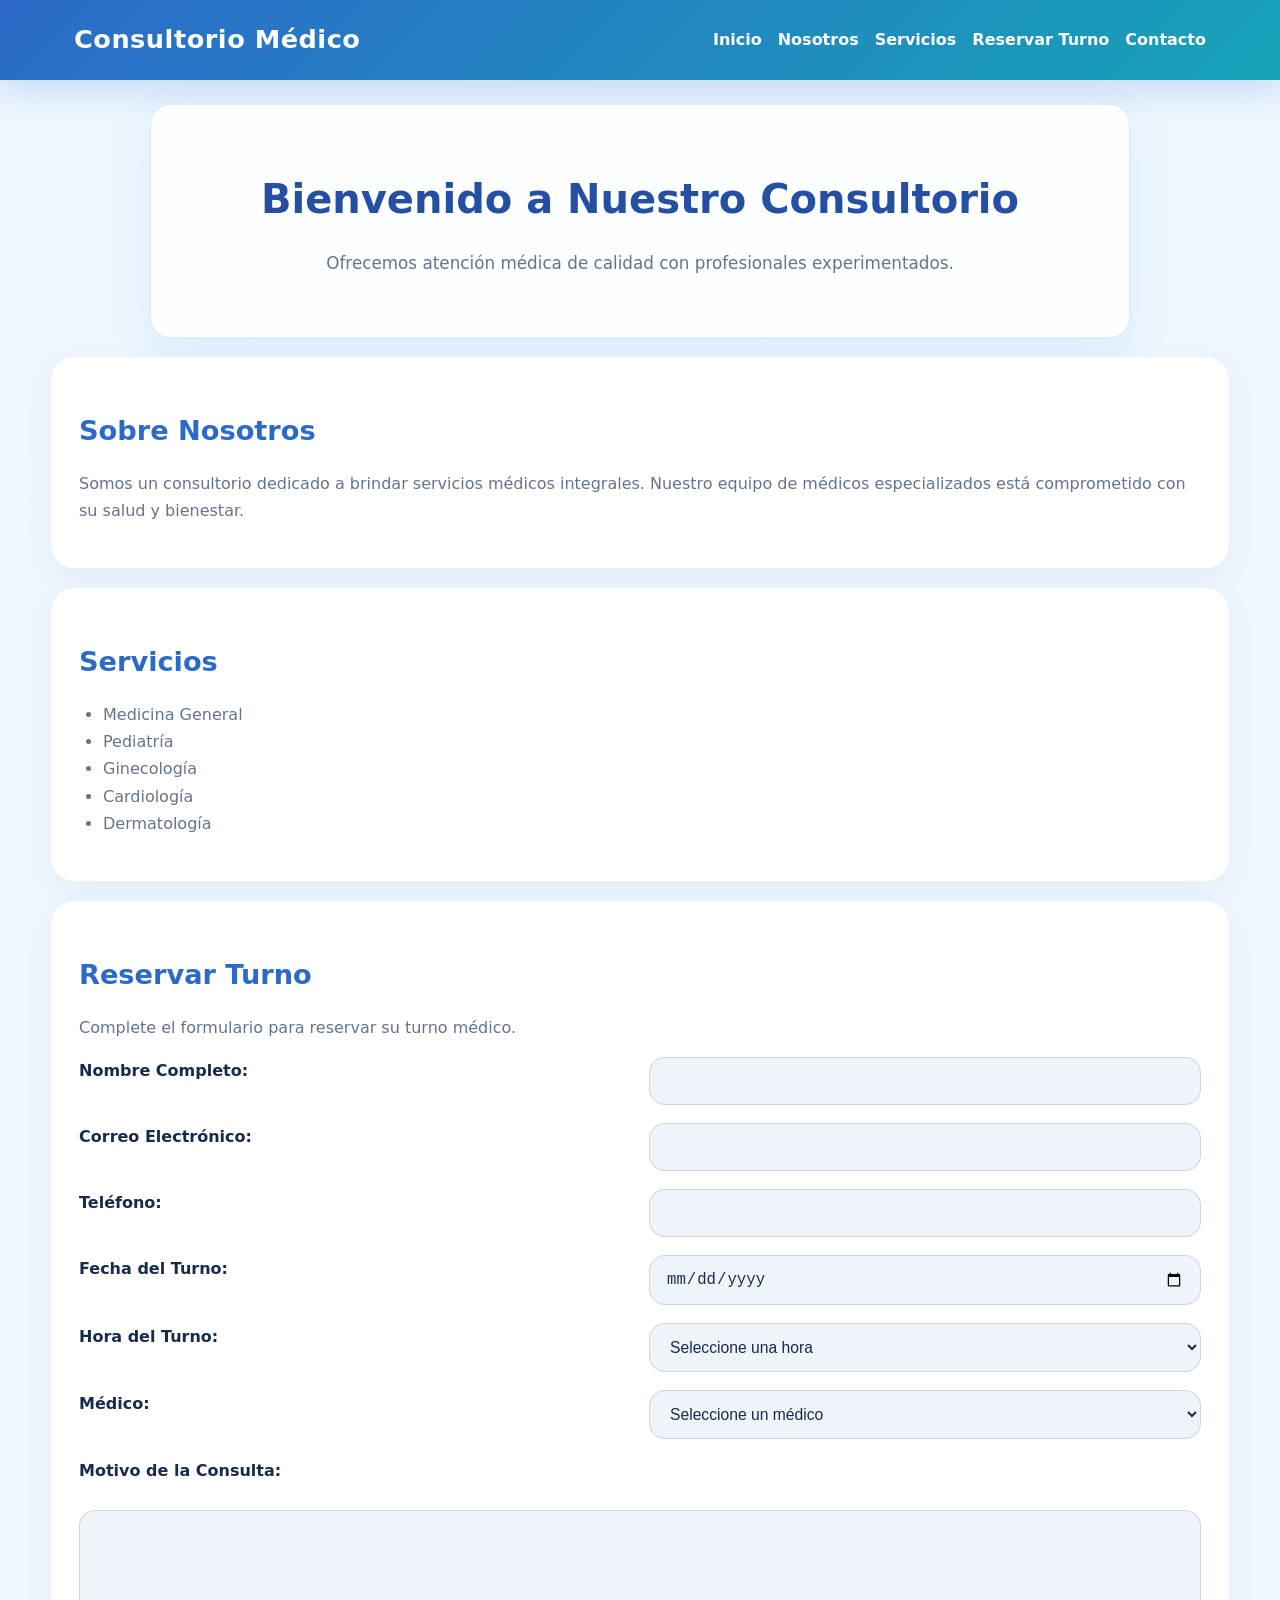
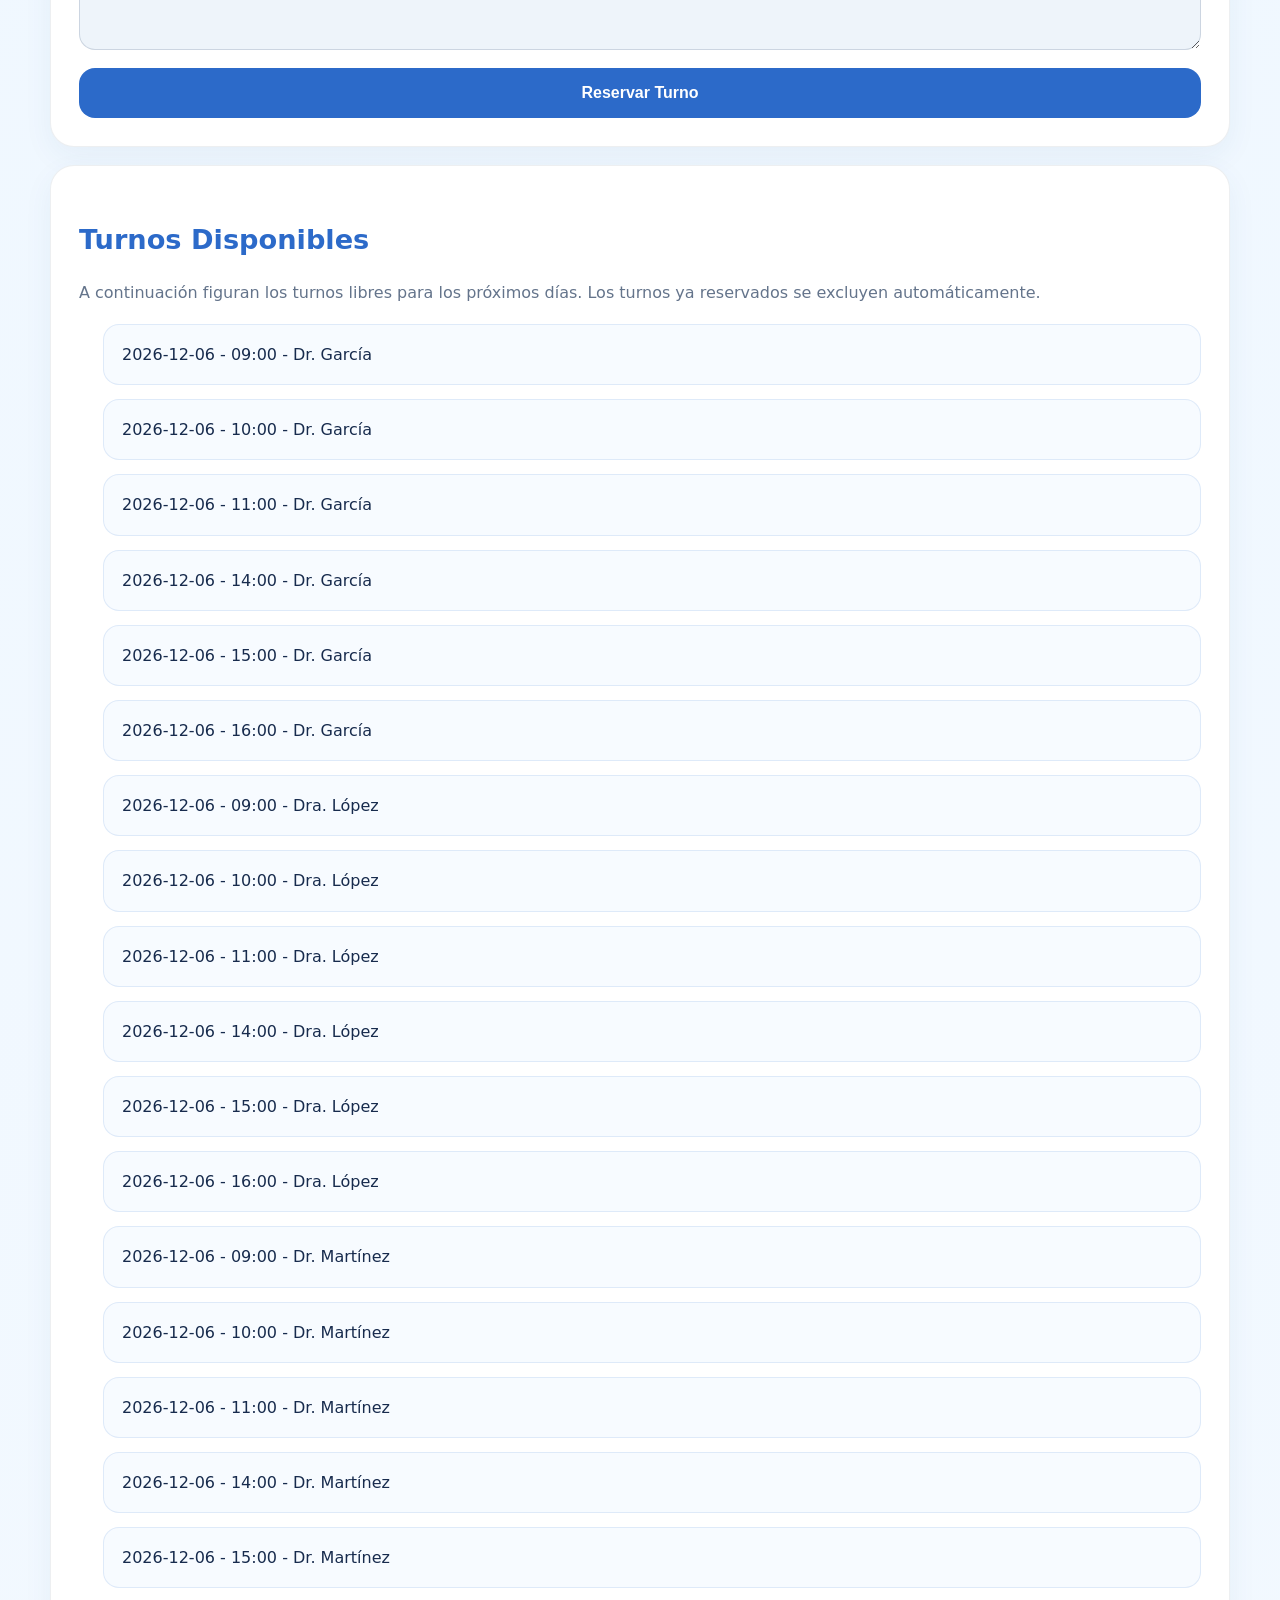
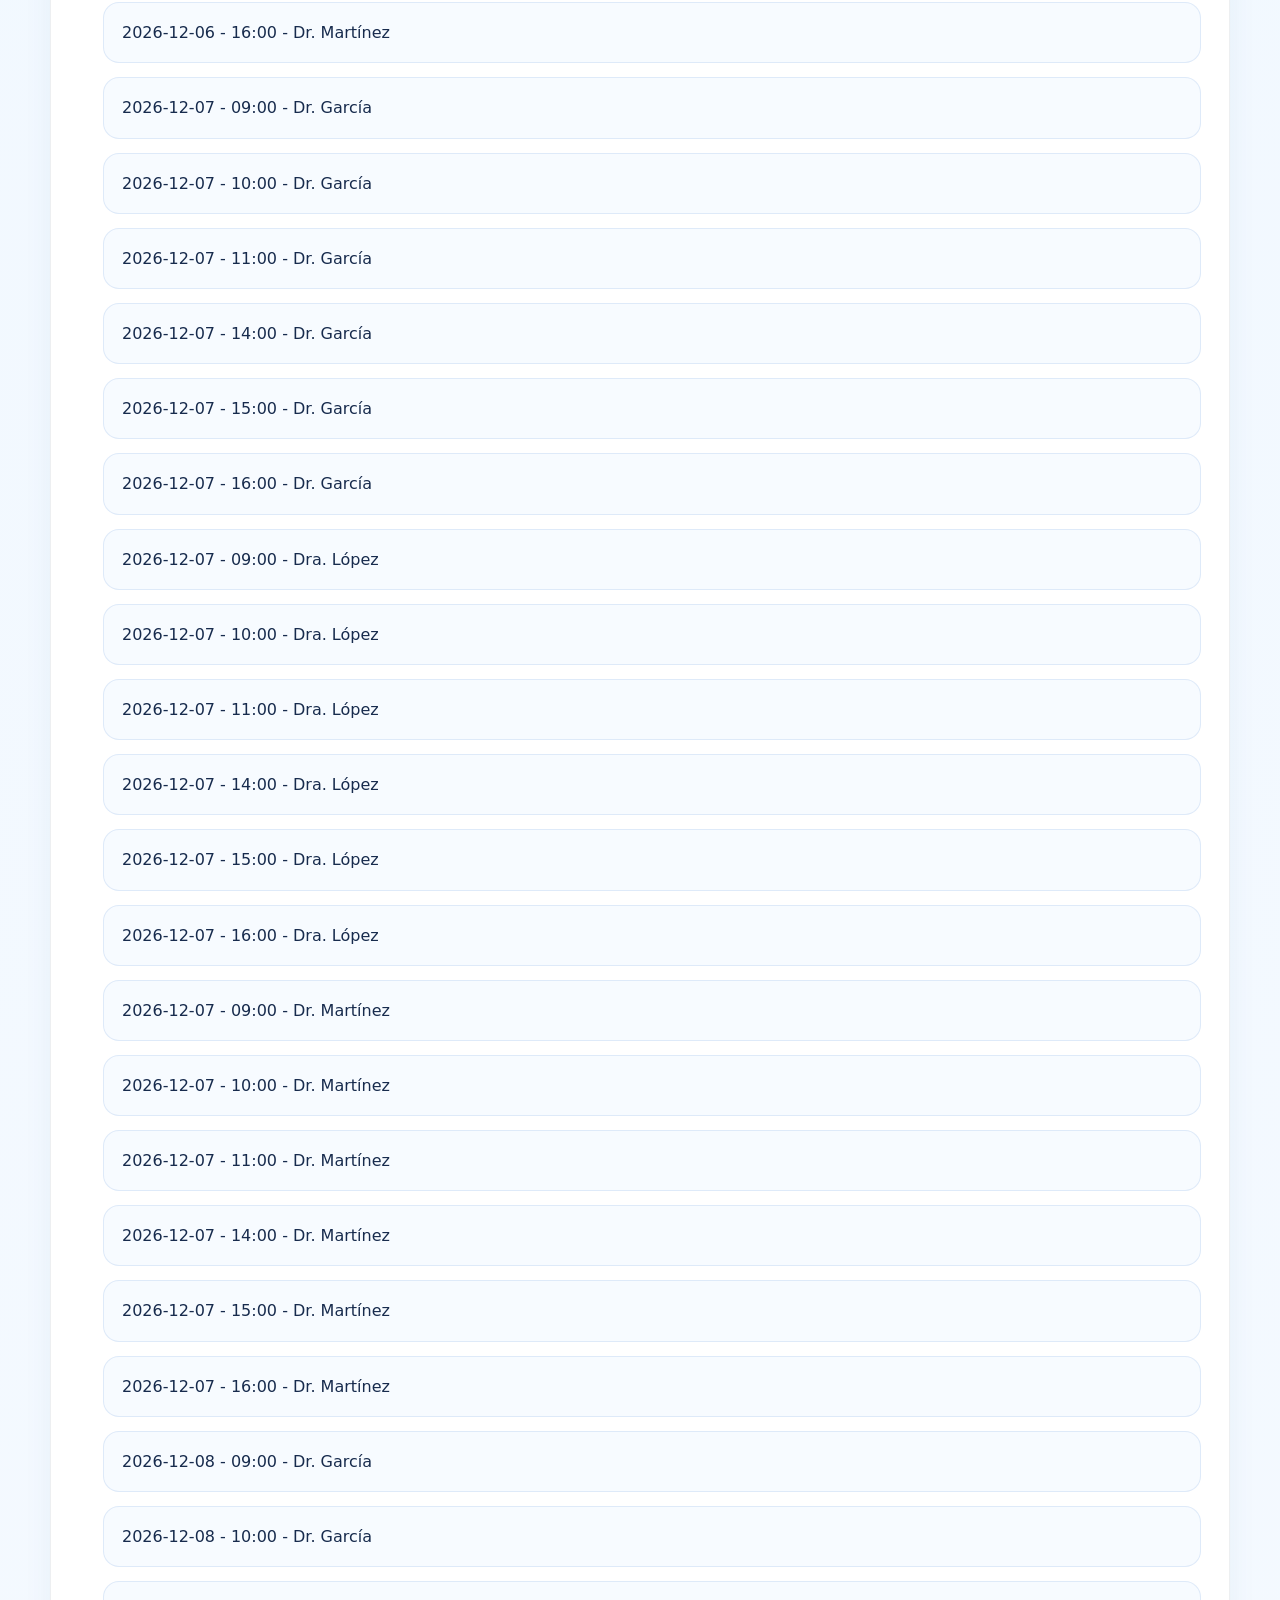
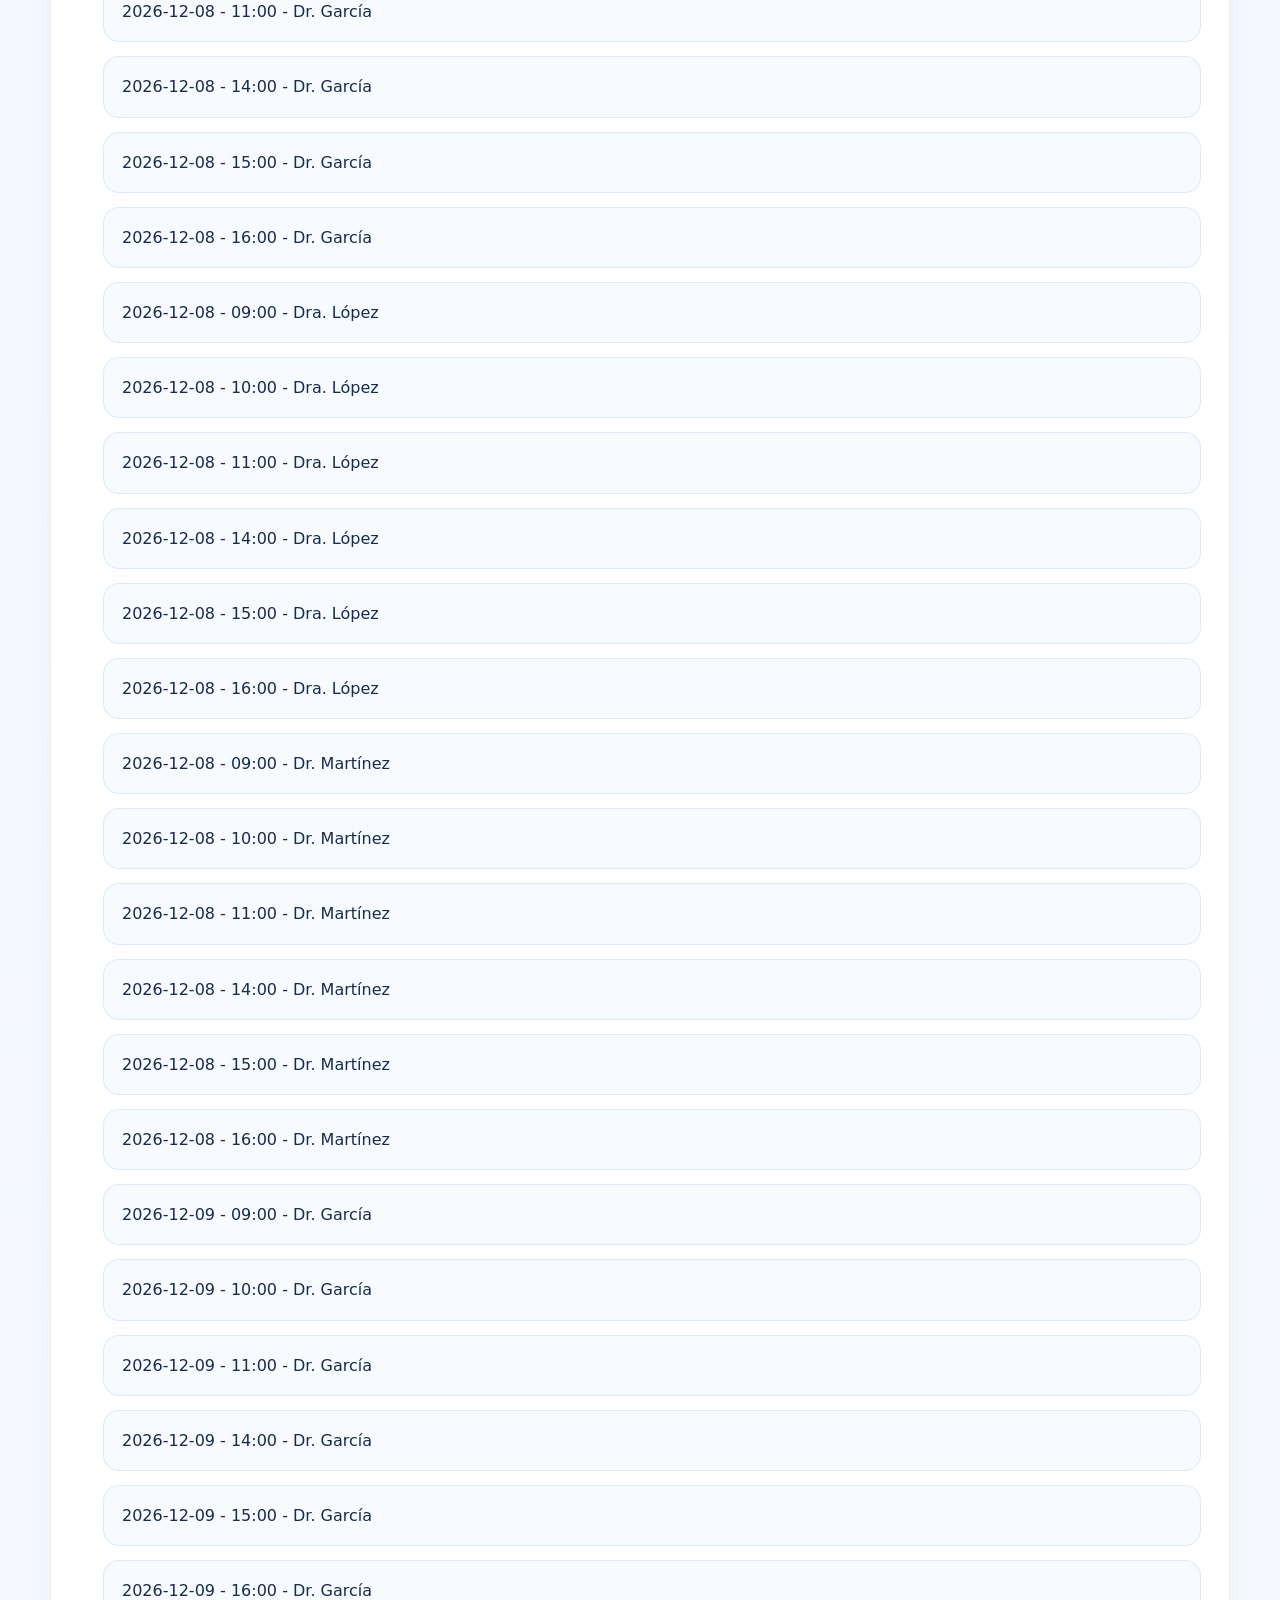
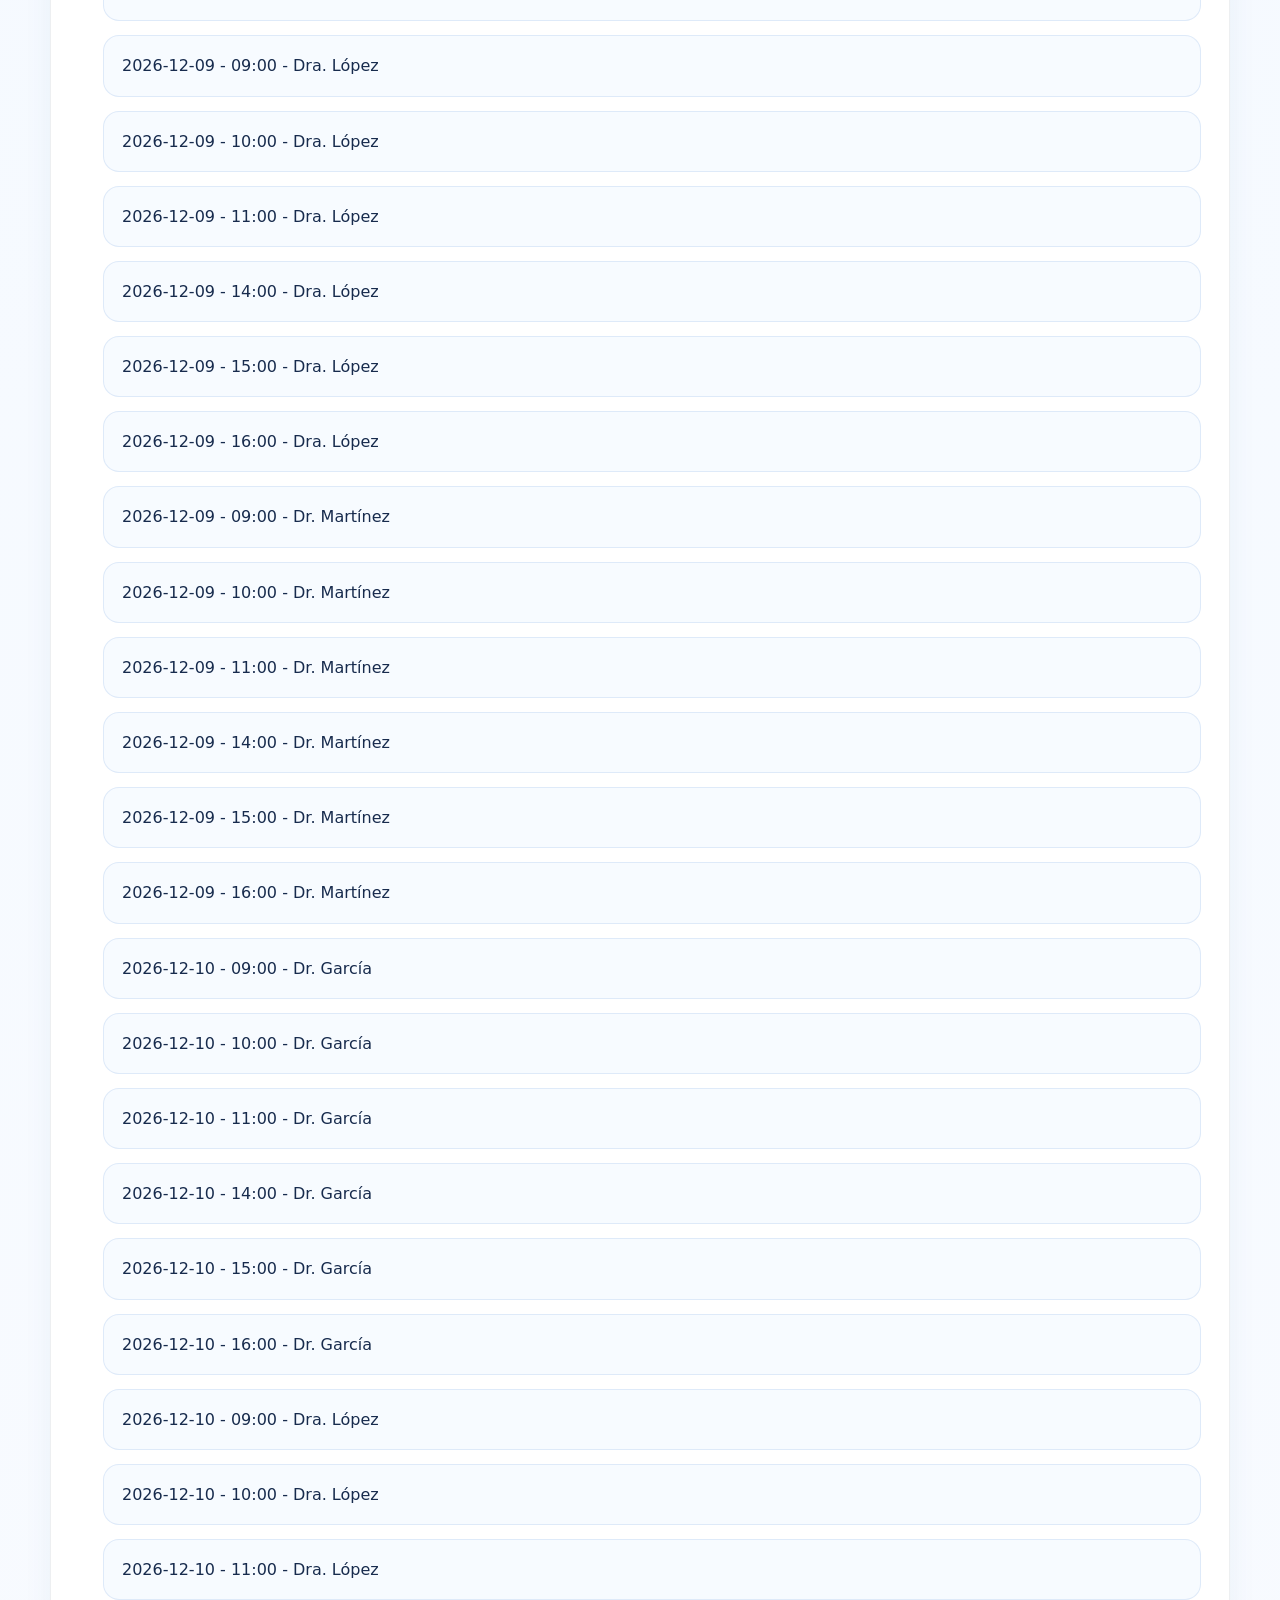
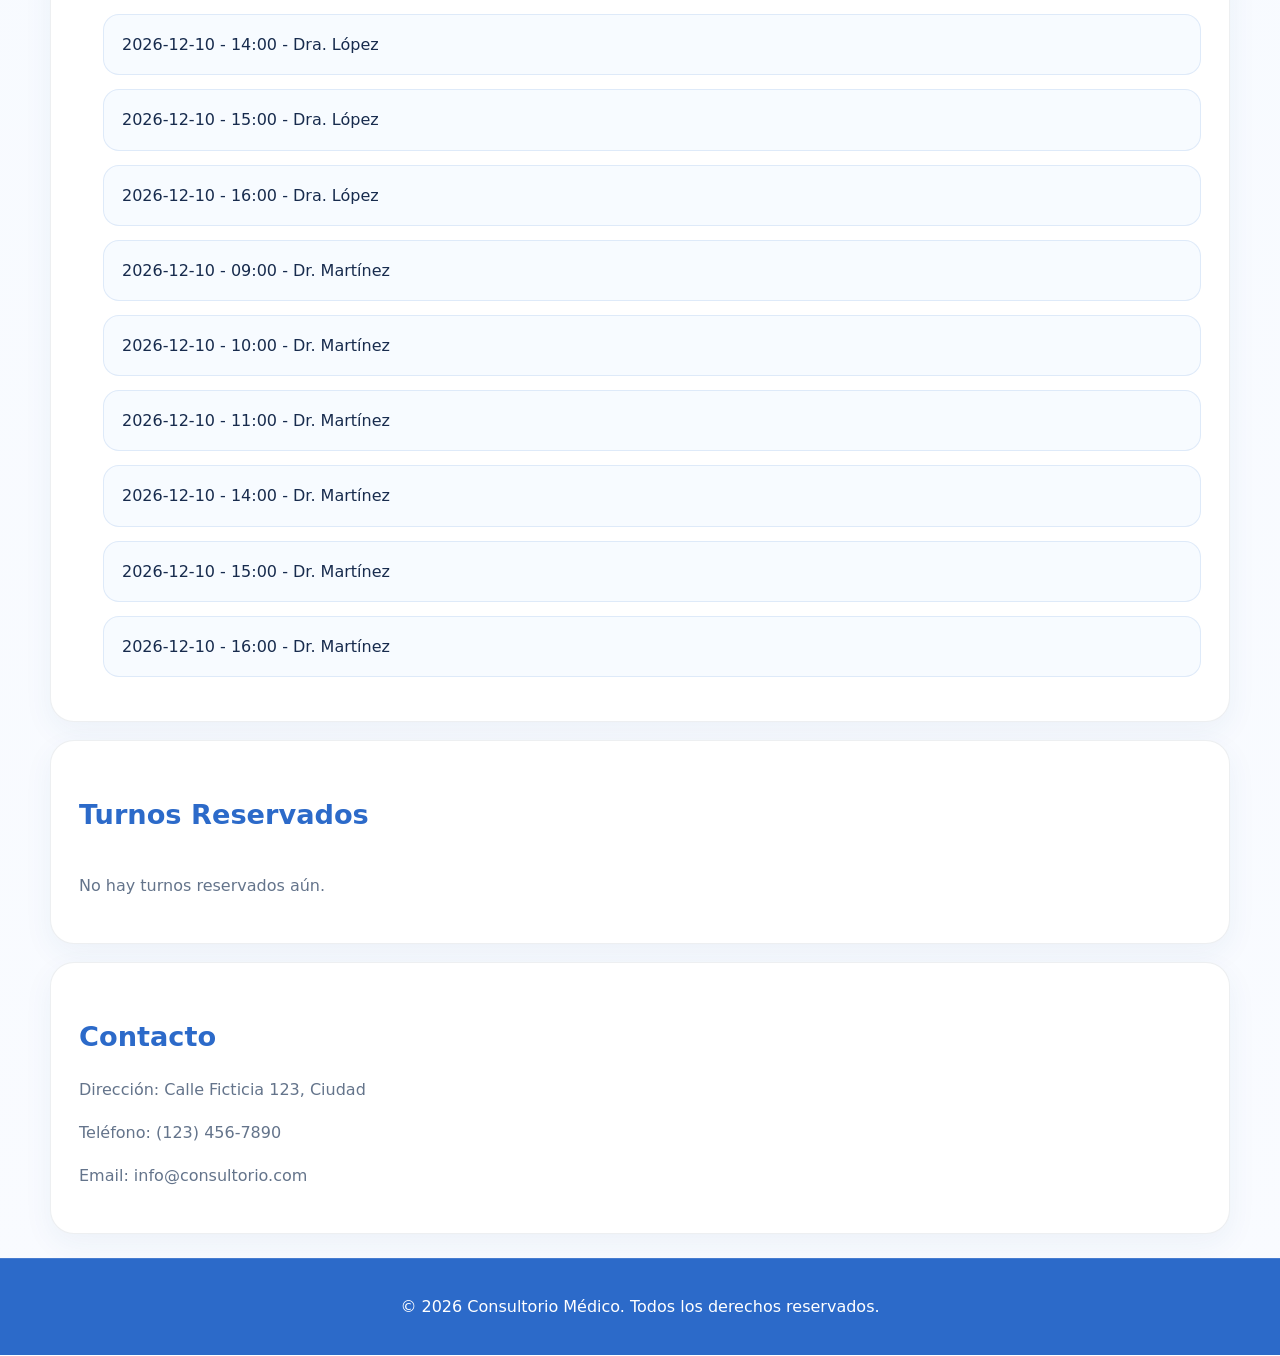
==== index.html @ 1841499a "primero" ====
<!DOCTYPE html>
<html lang="es">
<head>
    <meta charset="UTF-8">
    <meta name="viewport" content="width=device-width, initial-scale=1.0">
    <title>Consultorio Médico - Reservar Turnos</title>
    <link rel="stylesheet" href="styles.css">
</head>
<body>
    <header>
        <nav>
            <h1>Consultorio Médico</h1>
            <ul>
                <li><a href="#inicio">Inicio</a></li>
                <li><a href="#nosotros">Nosotros</a></li>
                <li><a href="#servicios">Servicios</a></li>
                <li><a href="#reservar">Reservar Turno</a></li>
                <li><a href="#contacto">Contacto</a></li>
            </ul>
        </nav>
    </header>
    <section id="inicio" class="hero">
        <h2>Bienvenido a Nuestro Consultorio</h2>
        <p>Ofrecemos atención médica de calidad con profesionales experimentados.</p>
    </section>
    <section id="nosotros">
        <h2>Sobre Nosotros</h2>
        <p>Somos un consultorio dedicado a brindar servicios médicos integrales. Nuestro equipo de médicos especializados está comprometido con su salud y bienestar.</p>
    </section>
    <section id="servicios">
        <h2>Servicios</h2>
        <ul>
            <li>Medicina General</li>
            <li>Pediatría</li>
            <li>Ginecología</li>
            <li>Cardiología</li>
            <li>Dermatología</li>
        </ul>
    </section>
    <section id="reservar">
        <h2>Reservar Turno</h2>
        <p>Complete el formulario para reservar su turno médico.</p>
        <form id="appointmentForm">
            <label for="name">Nombre Completo:</label>
            <input type="text" id="name" name="name" required>

            <label for="email">Correo Electrónico:</label>
            <input type="email" id="email" name="email" required>

            <label for="phone">Teléfono:</label>
            <input type="tel" id="phone" name="phone" required>

            <label for="date">Fecha del Turno:</label>
            <input type="date" id="date" name="date" required>

            <label for="time">Hora del Turno:</label>
            <select id="time" name="time" required>
                <option value="">Seleccione una hora</option>
                <option value="09:00">09:00</option>
                <option value="10:00">10:00</option>
                <option value="11:00">11:00</option>
                <option value="14:00">14:00</option>
                <option value="15:00">15:00</option>
                <option value="16:00">16:00</option>
            </select>

            <label for="doctor">Médico:</label>
            <select id="doctor" name="doctor" required>
                <option value="">Seleccione un médico</option>
                <option value="Dr. García">Dr. García</option>
                <option value="Dra. López">Dra. López</option>
                <option value="Dr. Martínez">Dr. Martínez</option>
            </select>

            <label for="reason">Motivo de la Consulta:</label>
            <textarea id="reason" name="reason" rows="4" required></textarea>

            <button type="submit">Reservar Turno</button>
        </form>
        <div id="confirmation" style="display: none;">
            <h2>Turno Reservado Exitosamente</h2>
            <p>Gracias por reservar su turno. Recibirá una confirmación por correo electrónico.</p>
        </div>
    </section>
    <section id="turnosDisponibles">
        <h2>Turnos Disponibles</h2>
        <p>A continuación figuran los turnos libres para los próximos días. Los turnos ya reservados se excluyen automáticamente.</p>
        <ul id="availableSlotsList"></ul>
    </section>
    <section id="misTurnos">
        <h2>Turnos Reservados</h2>
        <div id="bookedAppointments">
            <p>No hay turnos reservados aún.</p>
        </div>
    </section>
    <section id="contacto">
        <h2>Contacto</h2>
        <p>Dirección: Calle Ficticia 123, Ciudad</p>
        <p>Teléfono: (123) 456-7890</p>
        <p>Email: info@consultorio.com</p>
    </section>
    <footer>
        <p>&copy; 2026 Consultorio Médico. Todos los derechos reservados.</p>
    </footer>
    <script src="app-0.js"></script>
</body>
</html>
---- styles.css ----
:root {
    --bg: #f2f7fb;
    --surface: #ffffff;
    --surface-alt: #eef4fa;
    --primary: #2c6ac9;
    --primary-dark: #244fa3;
    --secondary: #17a2b8;
    --text: #172b4d;
    --muted: #64748b;
    --success: #2f9b55;
    --border: rgba(35, 51, 80, 0.08);
}

* {
    box-sizing: border-box;
}

body {
    font-family: 'Inter', system-ui, -apple-system, BlinkMacSystemFont, 'Segoe UI', sans-serif;
    margin: 0;
    padding: 0;
    background: linear-gradient(180deg, #eef7ff 0%, #f9fbff 100%);
    color: var(--text);
    line-height: 1.7;
}

header {
    background: linear-gradient(135deg, var(--primary), var(--secondary));
    color: white;
    padding: 18px 0;
    box-shadow: 0 14px 30px rgba(44, 106, 201, 0.18);
}

nav {
    display: flex;
    justify-content: space-between;
    align-items: center;
    max-width: 1180px;
    margin: 0 auto;
    padding: 0 24px;
    gap: 16px;
    flex-wrap: wrap;
}

nav h1 {
    margin: 0;
    font-size: 1.6rem;
    letter-spacing: 0.02em;
}

nav ul {
    list-style: none;
    display: flex;
    flex-wrap: wrap;
    margin: 0;
    padding: 0;
    gap: 16px;
}

nav ul li {
    margin: 0;
}

nav ul li a {
    color: white;
    text-decoration: none;
    font-weight: 600;
}

nav ul li a:hover {
    opacity: 0.9;
}

.hero {
    text-align: center;
    padding: 60px 24px;
    margin: 24px auto 12px;
    max-width: 980px;
    background: rgba(255,255,255,0.8);
    border: 1px solid rgba(46, 106, 201, 0.14);
    border-radius: 20px;
    box-shadow: 0 18px 45px rgba(59, 130, 246, 0.1);
}

.hero h2 {
    margin: 0 0 16px;
    font-size: 2.5rem;
    color: var(--primary-dark);
}

.hero p {
    margin: 0;
    color: var(--muted);
    font-size: 1.05rem;
}

section {
    max-width: 1180px;
    margin: 18px auto;
    padding: 28px;
    background-color: var(--surface);
    border-radius: 24px;
    border: 1px solid var(--border);
    box-shadow: 0 10px 30px rgba(37, 78, 138, 0.06);
}

section h2 {
    color: var(--primary);
    margin-bottom: 16px;
    font-size: 1.7rem;
}

section p,
section ul {
    color: var(--muted);
}

ul {
    list-style-type: disc;
    padding-left: 24px;
}

form {
    display: grid;
    grid-template-columns: repeat(2, minmax(0, 1fr));
    gap: 18px;
}

form label {
    display: block;
    font-weight: 600;
    margin-bottom: 8px;
}

input,
select,
textarea {
    width: 100%;
    padding: 14px 16px;
    border: 1px solid rgba(99, 120, 147, 0.25);
    border-radius: 16px;
    background-color: var(--surface-alt);
    transition: border-color 0.2s ease, box-shadow 0.2s ease;
    font-size: 0.98rem;
    color: var(--text);
}

input:focus,
select:focus,
textarea:focus {
    outline: none;
    border-color: var(--primary);
    box-shadow: 0 0 0 4px rgba(44, 106, 201, 0.12);
}

textarea {
    min-height: 140px;
    resize: vertical;
    grid-column: 1 / -1;
}

button {
    grid-column: 1 / -1;
    padding: 16px 22px;
    background-color: var(--primary);
    color: white;
    border: none;
    border-radius: 16px;
    font-size: 1rem;
    font-weight: 700;
    cursor: pointer;
    transition: transform 0.2s ease, background-color 0.2s ease;
}

button:hover {
    background-color: var(--primary-dark);
    transform: translateY(-1px);
}

#confirmation {
    text-align: center;
    color: var(--success);
    margin-top: 20px;
}

#availableSlotsList,
#bookedAppointments {
    margin-top: 18px;
    display: grid;
    gap: 14px;
}

#availableSlotsList li {
    list-style: none;
    margin: 0;
    padding: 16px 18px;
    border: 1px solid rgba(44, 106, 201, 0.12);
    border-radius: 16px;
    background-color: #f7fbff;
    color: var(--text);
}

.appointment-card {
    padding: 18px;
    border: 1px solid rgba(99, 120, 147, 0.16);
    border-radius: 18px;
    background: linear-gradient(180deg, #ffffff 0%, #f5f8fc 100%);
    box-shadow: 0 14px 35px rgba(79, 121, 171, 0.09);
}

.appointment-card strong {
    display: block;
    margin-bottom: 8px;
    color: var(--primary-dark);
}

footer {
    text-align: center;
    padding: 18px 24px;
    background-color: var(--primary);
    color: white;
    border-top: 1px solid rgba(255,255,255,0.12);
    margin-top: 24px;
}

@media (max-width: 900px) {
    nav {
        flex-direction: column;
        align-items: flex-start;
    }

    form {
        grid-template-columns: 1fr;
    }
}

@media (max-width: 640px) {
    .hero {
        padding: 42px 18px;
    }

    section {
        padding: 22px;
        margin: 14px auto;
    }

    nav ul {
        gap: 10px;
    }
}
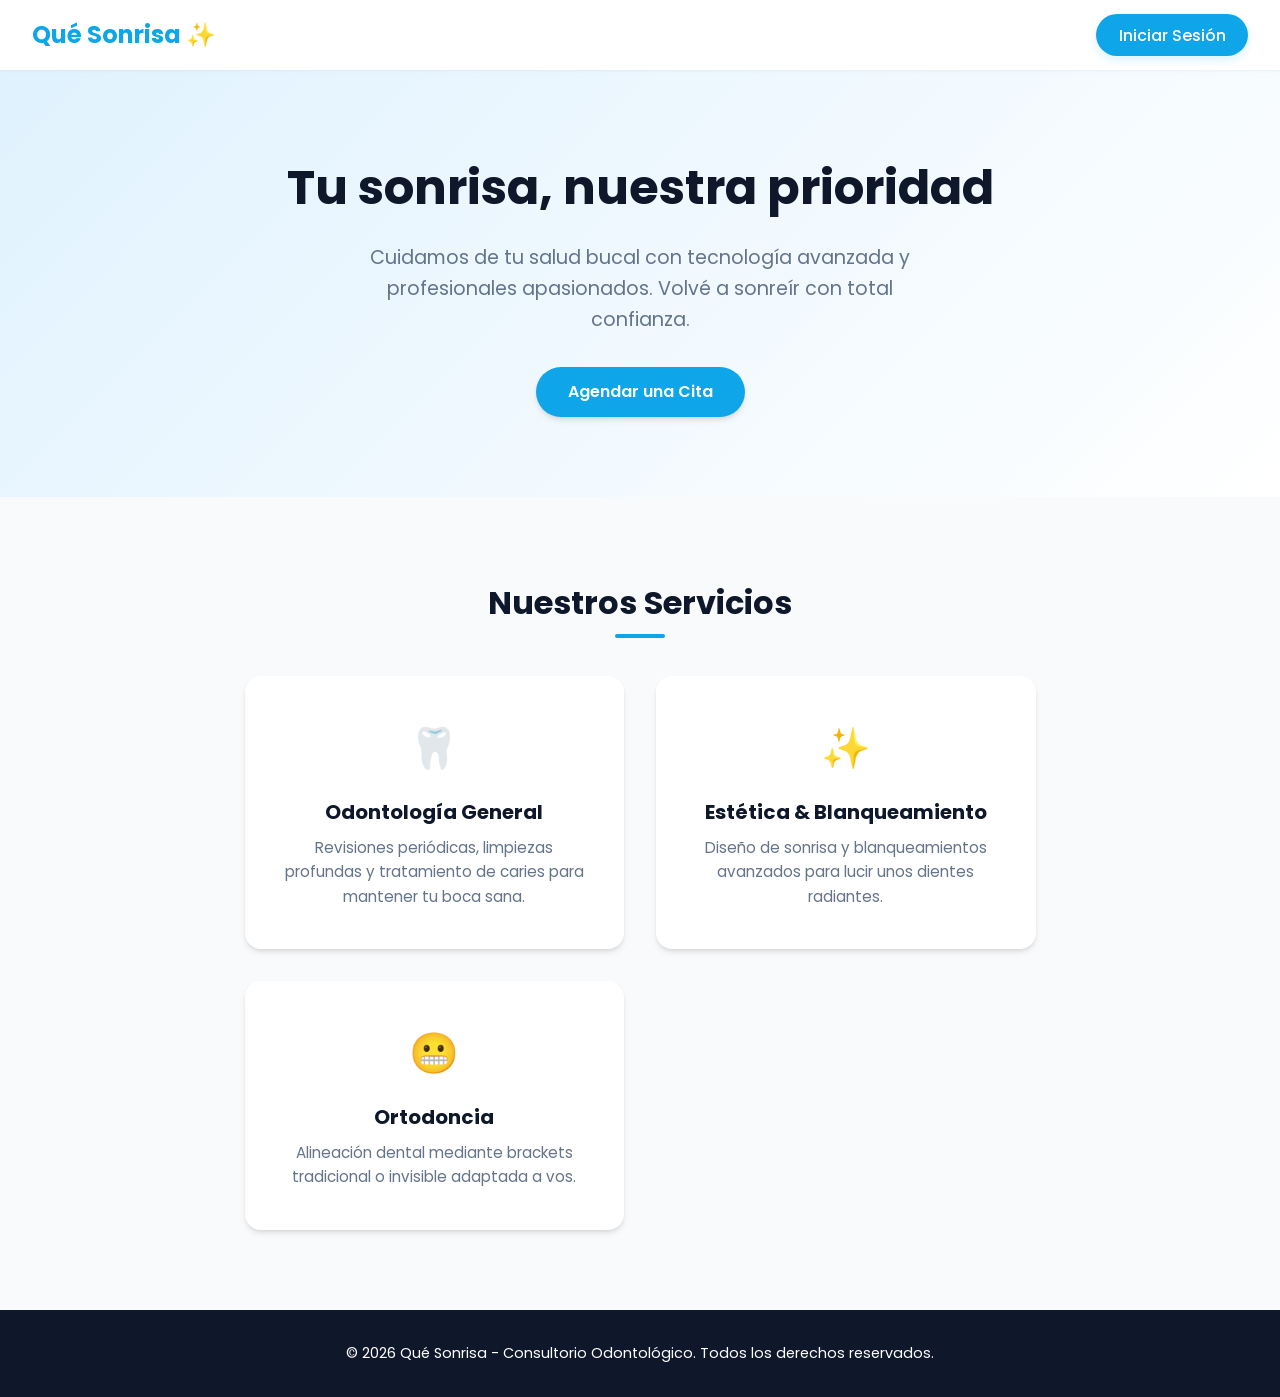
==== commit ff75affe: "finalizado" ====
--- a/index.html
+++ b/index.html
@@ -3,105 +3,50 @@
 <head>
     <meta charset="UTF-8">
     <meta name="viewport" content="width=device-width, initial-scale=1.0">
-    <title>Consultorio Médico - Reservar Turnos</title>
-    <link rel="stylesheet" href="styles.css">
+    <title>Qué Sonrisa - Consultorio Odontológico</title>
+    <link href="https://fonts.googleapis.com/css2?family=Poppins:wght@300;400;500;600;700&display=swap" rel="stylesheet">
+    <link rel="stylesheet" href="estilos.css">
 </head>
 <body>
+
     <header>
+        <a href="index.html" class="logo">Qué Sonrisa ✨</a>
         <nav>
-            <h1>Consultorio Médico</h1>
-            <ul>
-                <li><a href="#inicio">Inicio</a></li>
-                <li><a href="#nosotros">Nosotros</a></li>
-                <li><a href="#servicios">Servicios</a></li>
-                <li><a href="#reservar">Reservar Turno</a></li>
-                <li><a href="#contacto">Contacto</a></li>
-            </ul>
+    
+            <a href="login.html" class="btn-nav">Iniciar Sesión</a>
         </nav>
     </header>
-    <section id="inicio" class="hero">
-        <h2>Bienvenido a Nuestro Consultorio</h2>
-        <p>Ofrecemos atención médica de calidad con profesionales experimentados.</p>
+
+    <section class="hero">
+        <h1>Tu sonrisa, nuestra prioridad</h1>
+        <p>Cuidamos de tu salud bucal con tecnología avanzada y profesionales apasionados. Volvé a sonreír con total confianza.</p>
+        <a href="login.html" class="btn-primary">Agendar una Cita</a>
     </section>
-    <section id="nosotros">
-        <h2>Sobre Nosotros</h2>
-        <p>Somos un consultorio dedicado a brindar servicios médicos integrales. Nuestro equipo de médicos especializados está comprometido con su salud y bienestar.</p>
-    </section>
-    <section id="servicios">
-        <h2>Servicios</h2>
-        <ul>
-            <li>Medicina General</li>
-            <li>Pediatría</li>
-            <li>Ginecología</li>
-            <li>Cardiología</li>
-            <li>Dermatología</li>
-        </ul>
-    </section>
-    <section id="reservar">
-        <h2>Reservar Turno</h2>
-        <p>Complete el formulario para reservar su turno médico.</p>
-        <form id="appointmentForm">
-            <label for="name">Nombre Completo:</label>
-            <input type="text" id="name" name="name" required>
 
-            <label for="email">Correo Electrónico:</label>
-            <input type="email" id="email" name="email" required>
-
-            <label for="phone">Teléfono:</label>
-            <input type="tel" id="phone" name="phone" required>
-
-            <label for="date">Fecha del Turno:</label>
-            <input type="date" id="date" name="date" required>
-
-            <label for="time">Hora del Turno:</label>
-            <select id="time" name="time" required>
-                <option value="">Seleccione una hora</option>
-                <option value="09:00">09:00</option>
-                <option value="10:00">10:00</option>
-                <option value="11:00">11:00</option>
-                <option value="14:00">14:00</option>
-                <option value="15:00">15:00</option>
-                <option value="16:00">16:00</option>
-            </select>
-
-            <label for="doctor">Médico:</label>
-            <select id="doctor" name="doctor" required>
-                <option value="">Seleccione un médico</option>
-                <option value="Dr. García">Dr. García</option>
-                <option value="Dra. López">Dra. López</option>
-                <option value="Dr. Martínez">Dr. Martínez</option>
-            </select>
-
-            <label for="reason">Motivo de la Consulta:</label>
-            <textarea id="reason" name="reason" rows="4" required></textarea>
-
-            <button type="submit">Reservar Turno</button>
-        </form>
-        <div id="confirmation" style="display: none;">
-            <h2>Turno Reservado Exitosamente</h2>
-            <p>Gracias por reservar su turno. Recibirá una confirmación por correo electrónico.</p>
+    <section class="services">
+        <h2 class="section-title">Nuestros Servicios</h2>
+        <div class="grid-services">
+            <div class="card">
+                <div class="card-icon">🦷</div>
+                <h3>Odontología General</h3>
+                <p>Revisiones periódicas, limpiezas profundas y tratamiento de caries para mantener tu boca sana.</p>
+            </div>
+            <div class="card">
+                <div class="card-icon">✨</div>
+                <h3>Estética & Blanqueamiento</h3>
+                <p>Diseño de sonrisa y blanqueamientos avanzados para lucir unos dientes radiantes.</p>
+            </div>
+            <div class="card">
+                <div class="card-icon">😬</div>
+                <h3>Ortodoncia</h3>
+                <p>Alineación dental mediante brackets tradicional o invisible adaptada a vos.</p>
+            </div>
         </div>
     </section>
-    <section id="turnosDisponibles">
-        <h2>Turnos Disponibles</h2>
-        <p>A continuación figuran los turnos libres para los próximos días. Los turnos ya reservados se excluyen automáticamente.</p>
-        <ul id="availableSlotsList"></ul>
-    </section>
-    <section id="misTurnos">
-        <h2>Turnos Reservados</h2>
-        <div id="bookedAppointments">
-            <p>No hay turnos reservados aún.</p>
-        </div>
-    </section>
-    <section id="contacto">
-        <h2>Contacto</h2>
-        <p>Dirección: Calle Ficticia 123, Ciudad</p>
-        <p>Teléfono: (123) 456-7890</p>
-        <p>Email: info@consultorio.com</p>
-    </section>
+
     <footer>
-        <p>&copy; 2026 Consultorio Médico. Todos los derechos reservados.</p>
+        <p>&copy; 2026 Qué Sonrisa - Consultorio Odontológico. Todos los derechos reservados.</p>
     </footer>
-    <script src="app-0.js"></script>
+
 </body>
 </html>
--- a/estilos.css
+++ b/estilos.css
@@ -0,0 +1,533 @@
+/* ==========================================================================
+   1. VARIABLES Y CONFIGURACIÓN GENERAL
+   ========================================================================== */
+:root {
+    --primary: #0ea5e9;         /* Azul brillante (identidad del consultorio) */
+    --primary-hover: #0284c7;   /* Azul más oscuro para los botones al pasar el cursor */
+    --dark: #0f172a;            /* Gris casi negro para textos principales */
+    --light: #f8fafc;           /* Fondo general claro */
+    --gray: #64748b;            /* Gris neutro para textos secundarios y descripciones */
+    --border: #e2e8f0;          /* Color suave para los bordes de inputs */
+    --shadow: 0 4px 6px -1px rgb(0 0 0 / 0.1), 0 2px 4px -2px rgb(0 0 0 / 0.1);
+}
+
+* {
+    margin: 0;
+    padding: 0;
+    box-sizing: border-box;
+    font-family: 'Poppins', sans-serif;
+}
+
+body {
+    background-color: var(--light);
+    color: var(--dark);
+    line-height: 1.6;
+    display: flex;
+    flex-direction: column;
+    min-height: 100vh;
+}
+
+main {
+    flex: 1;
+}
+
+/* ==========================================================================
+   2. BARRA DE NAVEGACIÓN (HEADER)
+   ========================================================================== */
+header {
+    background: #ffffff;
+    padding: 1rem 2rem;
+    position: sticky; /* Fijo en computadoras */
+    top: 0;
+    z-index: 100;
+    box-shadow: 0 1px 3px 0 rgb(0 0 0 / 0.05);
+    display: flex;
+    justify-content: space-between;
+    align-items: center;
+}
+
+.logo {
+    font-size: 1.5rem;
+    font-weight: 700;
+    color: var(--primary);
+    text-decoration: none;
+}
+
+nav a {
+    text-decoration: none;
+    color: var(--gray);
+    margin-left: 1.5rem;
+    font-weight: 500;
+    transition: color 0.2s;
+}
+
+nav a:hover, nav a.active {
+    color: var(--primary);
+}
+
+/* ==========================================================================
+   3. SECCIÓN HERO (BIENVENIDA)
+   ========================================================================== */
+.hero {
+    background: linear-gradient(135deg, #e0f2fe 0%, #ffffff 100%);
+    padding: 5rem 2rem;
+    text-align: center;
+}
+
+.hero h1 {
+    font-size: 3rem;
+    font-weight: 700;
+    margin-bottom: 1rem;
+    color: var(--dark);
+}
+
+.hero p {
+    font-size: 1.2rem;
+    color: var(--gray);
+    max-width: 600px;
+    margin: 0 auto 2rem auto;
+}
+
+.btn-primary {
+    background-color: var(--primary);
+    color: #ffffff;
+    padding: 0.75rem 2rem;
+    border-radius: 50px;
+    text-decoration: none;
+    font-weight: 600;
+    box-shadow: var(--shadow);
+    transition: background-color 0.2s;
+    display: inline-block;
+}
+
+.btn-primary:hover {
+    background-color: var(--primary-hover);
+}
+
+/* ==========================================================================
+   4. SECCIÓN SERVICIOS (TARJETAS)
+   ========================================================================== */
+.services {
+    padding: 5rem 2rem;
+    max-width: 1200px;
+    margin: 0 auto;
+}
+
+.section-title {
+    text-align: center;
+    font-size: 2rem;
+    margin-bottom: 3rem;
+    position: relative;
+}
+
+.section-title::after {
+    content: '';
+    width: 50px;
+    height: 4px;
+    background-color: var(--primary);
+    position: absolute;
+    bottom: -10px;
+    left: 50%;
+    transform: translateX(-50%);
+    border-radius: 2px;
+}
+
+.grid-services {
+    display: grid;
+    grid-template-columns: repeat(auto-fit, minmax(280px, 1fr));
+    gap: 2rem;
+}
+
+.card {
+    background: #ffffff;
+    padding: 2.5rem 2rem;
+    border-radius: 16px;
+    box-shadow: var(--shadow);
+    text-align: center;
+    transition: transform 0.2s;
+}
+
+.card:hover {
+    transform: translateY(-5px);
+}
+
+.card-icon {
+    font-size: 2.5rem;
+    margin-bottom: 1rem;
+}
+
+.card h3 {
+    margin-bottom: 0.5rem;
+    font-size: 1.25rem;
+}
+
+.card p {
+    color: var(--gray);
+    font-size: 0.95rem;
+}
+
+/* ==========================================================================
+   5. SECCIÓN RESERVAS (CONTAINER Y FORMULARIO)
+   ========================================================================== */
+.booking-section {
+    background-color: #ffffff;
+    padding: 5rem 2rem;
+    border-top: 1px solid var(--border);
+}
+
+.turno-container {
+    max-width: 650px;
+    margin: 0 auto;
+    background: var(--light);
+    padding: 2.5rem;
+    border-radius: 20px;
+    box-shadow: var(--shadow);
+}
+
+.turno-container h2 {
+    margin-bottom: 0.5rem;
+    font-size: 1.75rem;
+}
+
+.turno-container p {
+    color: var(--gray);
+    margin-bottom: 2rem;
+    font-size: 0.95rem;
+}
+
+.form-group {
+    margin-bottom: 1.5rem;
+}
+
+.form-row {
+    display: grid;
+    grid-template-columns: 1fr 1fr;
+    gap: 1rem;
+}
+
+label {
+    display: block;
+    margin-bottom: 0.5rem;
+    font-weight: 500;
+    font-size: 0.9rem;
+}
+
+input[type="date"], select, textarea {
+    width: 100%;
+    padding: 0.75rem 1rem;
+    border: 1px solid var(--border);
+    border-radius: 10px;
+    font-size: 1rem;
+    background-color: #ffffff;
+    outline: none;
+    transition: border-color 0.2s;
+}
+
+input:focus, select:focus, textarea:focus {
+    border-color: var(--primary);
+}
+
+textarea {
+    resize: vertical;
+}
+
+.form-help {
+    display: block;
+    font-size: 0.8rem;
+    color: var(--gray);
+    margin-top: 0.25rem;
+}
+
+.btn-submit {
+    width: 100%;
+    background-color: var(--primary);
+    color: #ffffff;
+    border: none;
+    padding: 0.85rem;
+    border-radius: 10px;
+    font-size: 1rem;
+    font-weight: 600;
+    cursor: pointer;
+    transition: background-color 0.2s;
+    margin-top: 1rem;
+}
+
+.btn-submit:hover {
+    background-color: var(--primary-hover);
+}
+
+/* ==========================================================================
+   6. FOOTER Y RESPONSIVE (PANTALLAS CHICAS) - OPTIMIZADO GLOBAL
+   ========================================================================== */
+footer {
+    background-color: var(--dark);
+    color: #ffffff;
+    text-align: center;
+    padding: 2rem;
+    font-size: 0.9rem;
+    margin-top: auto;
+}
+
+/* --- TABLETS Y MÓVILES GRANDES (Menos de 768px) --- */
+@media (max-width: 768px) {
+    header {
+        position: static; /* El header deja de ser fijo en móviles */
+        flex-direction: column;
+        gap: 1rem;
+        padding: 1.5rem;
+        text-align: center;
+    }
+
+    nav {
+        display: flex;
+        flex-wrap: wrap;
+        justify-content: center;
+        gap: 1rem;
+    }
+
+    nav a {
+        margin-left: 0;
+    }
+
+    .hero {
+        padding: 3.5rem 1.5rem;
+    }
+
+    .hero h1 {
+        font-size: 2.4rem;
+    }
+
+    .hero p {
+        font-size: 1.1rem;
+    }
+
+    .booking-section, .services, .auth-section {
+        padding: 2.5rem 1rem;
+    }
+
+    .turno-container {
+        padding: 1.75rem;
+    }
+
+    .auth-container {
+        padding: 2rem 1.5rem;
+    }
+
+    .card-turno {
+        margin: 10px 0;
+        padding: 20px;
+    }
+}
+
+/* --- MÓVILES CHICOS (Menos de 480px) --- */
+@media (max-width: 480px) {
+    .hero h1 {
+        font-size: 1.9rem;
+    }
+
+    .section-title {
+        font-size: 1.6rem;
+    }
+
+    .form-row {
+        grid-template-columns: 1fr;
+        gap: 1rem;
+    }
+    
+    .auth-tabs {
+        flex-direction: column;
+    }
+}
+
+/* ==========================================================================
+   7. ESTILOS ADICIONALES PARA LOGIN Y REGISTRO (RENOVADO Y CALIBRADO)
+   ========================================================================== */
+.auth-section {
+    padding: 3rem 1.5rem;
+    display: flex;
+    justify-content: center;
+    align-items: center;
+    background: linear-gradient(135deg, #f0fdf4 0%, #f8fafc 100%);
+}
+
+.auth-container {
+    background: #ffffff;
+    width: 100%;
+    max-width: 420px;
+    padding: 2.5rem 2rem;
+    border-radius: 24px;
+    border: 1px solid var(--border);
+    box-shadow: 0 10px 25px -5px rgba(0, 0, 0, 0.05), 0 8px 10px -6px rgba(0, 0, 0, 0.05);
+    height: auto;
+}
+
+.auth-tabs {
+    display: flex;
+    margin-bottom: 2rem;
+    border-bottom: 2px solid #f1f5f9;
+}
+
+#tlogin {
+    text-align: center;
+    margin-top: 20px;
+    font-size: 1.5rem;
+    color: var(--primary);
+}
+
+.tab {
+    flex: 1;
+    background: none;
+    border: none;
+    padding: 0.8rem;
+    font-size: 1.05rem;
+    font-weight: 600;
+    cursor: pointer;
+    color: var(--gray);
+    transition: all 0.2s ease;
+}
+
+.tab.active {
+    color: var(--primary);
+    border-bottom: 2px solid var(--primary);
+    margin-bottom: -2px;
+}
+
+.auth-form .form-group {
+    margin-bottom: 1.2rem;
+    display: flex;
+    flex-direction: column;
+}
+
+.auth-form label {
+    margin-bottom: 0.4rem;
+    color: var(--dark);
+    font-size: 0.9rem;
+    font-weight: 500;
+}
+
+.auth-form input[type="email"],
+.auth-form input[type="password"],
+.auth-form input[type="text"],
+.auth-form input[type="tel"] {
+    width: 100%;
+    padding: 0.75rem 1rem;
+    border: 1px solid #cbd5e1;
+    border-radius: 12px;
+    font-size: 0.95rem;
+    background-color: #ffffff;
+    outline: none;
+    transition: all 0.2s ease;
+}
+
+.auth-form input:focus {
+    border-color: var(--primary);
+    box-shadow: 0 0 0 4px rgba(14, 165, 233, 0.15);
+}
+
+.auth-form .btn-submit {
+    width: 100%;
+    background-color: var(--primary);
+    color: #ffffff;
+    border: none;
+    padding: 0.9rem;
+    border-radius: 12px;
+    font-size: 1rem;
+    font-weight: 600;
+    cursor: pointer;
+    transition: background-color 0.2s ease, transform 0.1s ease;
+    margin-top: 0.5rem;
+    box-shadow: 0 4px 12px rgba(14, 165, 233, 0.2);
+}
+
+.auth-form .btn-submit:hover {
+    background-color: var(--primary-hover);
+}
+
+.auth-form .btn-submit:active {
+    transform: scale(0.98);
+}
+
+.auth-form.hidden, .hidden {
+    display: none !important;
+}
+
+.btn-nav {
+    background-color: var(--primary);
+    color: #ffffff !important;
+    padding: 0.6rem 1.4rem;
+    border-radius: 50px;
+    box-shadow: 0 4px 10px rgba(14, 165, 233, 0.15);
+}
+
+.btn-nav:hover {
+    background-color: var(--primary-hover);
+}
+
+.btn-logout {
+    color: #ef4444 !important;
+}
+
+.user-nav {
+    color: var(--dark);
+    font-weight: 600;
+    font-size: 0.95rem;
+}
+
+#messageBox {
+    padding: 0.85rem 1.2rem;
+    border-radius: 12px;
+    margin-bottom: 1.5rem;
+    font-size: 0.95rem;
+    text-align: center;
+    font-weight: 500;
+}
+
+#messageBox.success {
+    background-color: #dcfce7;
+    color: #15803d;
+}
+
+#messageBox.error {
+    background-color: #fee2e2;
+    color: #b91c1c;
+}
+
+/* ==========================================================================
+   8. CARD DE TURNOS Y GRILLA
+   ========================================================================== */
+.grid-turnos {
+  display: grid;
+  grid-template-columns: repeat(auto-fill, minmax(280px, 1fr));
+  gap: 20px;
+  padding: 20px 0;
+}
+
+.card-turno {
+  background-color: #ffffff;
+  border-left: 5px solid #007bff;
+  border-radius: 8px;
+  box-shadow: 0 4px 6px rgba(0, 0, 0, 0.1);
+  padding: 40px;
+  transition: transform 0.2s;
+  margin: 25px;
+}
+
+.card-turno:hover {
+  transform: translateY(-5px);
+}
+
+.card-turno h3 {
+  margin: 0 0 10px 0;
+  color: #333;
+}
+
+.card-turno p {
+  margin: 5px 0;
+  color: #666;
+  font-size: 0.95rem;
+}
+
+.card-turno .fecha-turno {
+  font-weight: bold;
+  color: #007bff;
+}
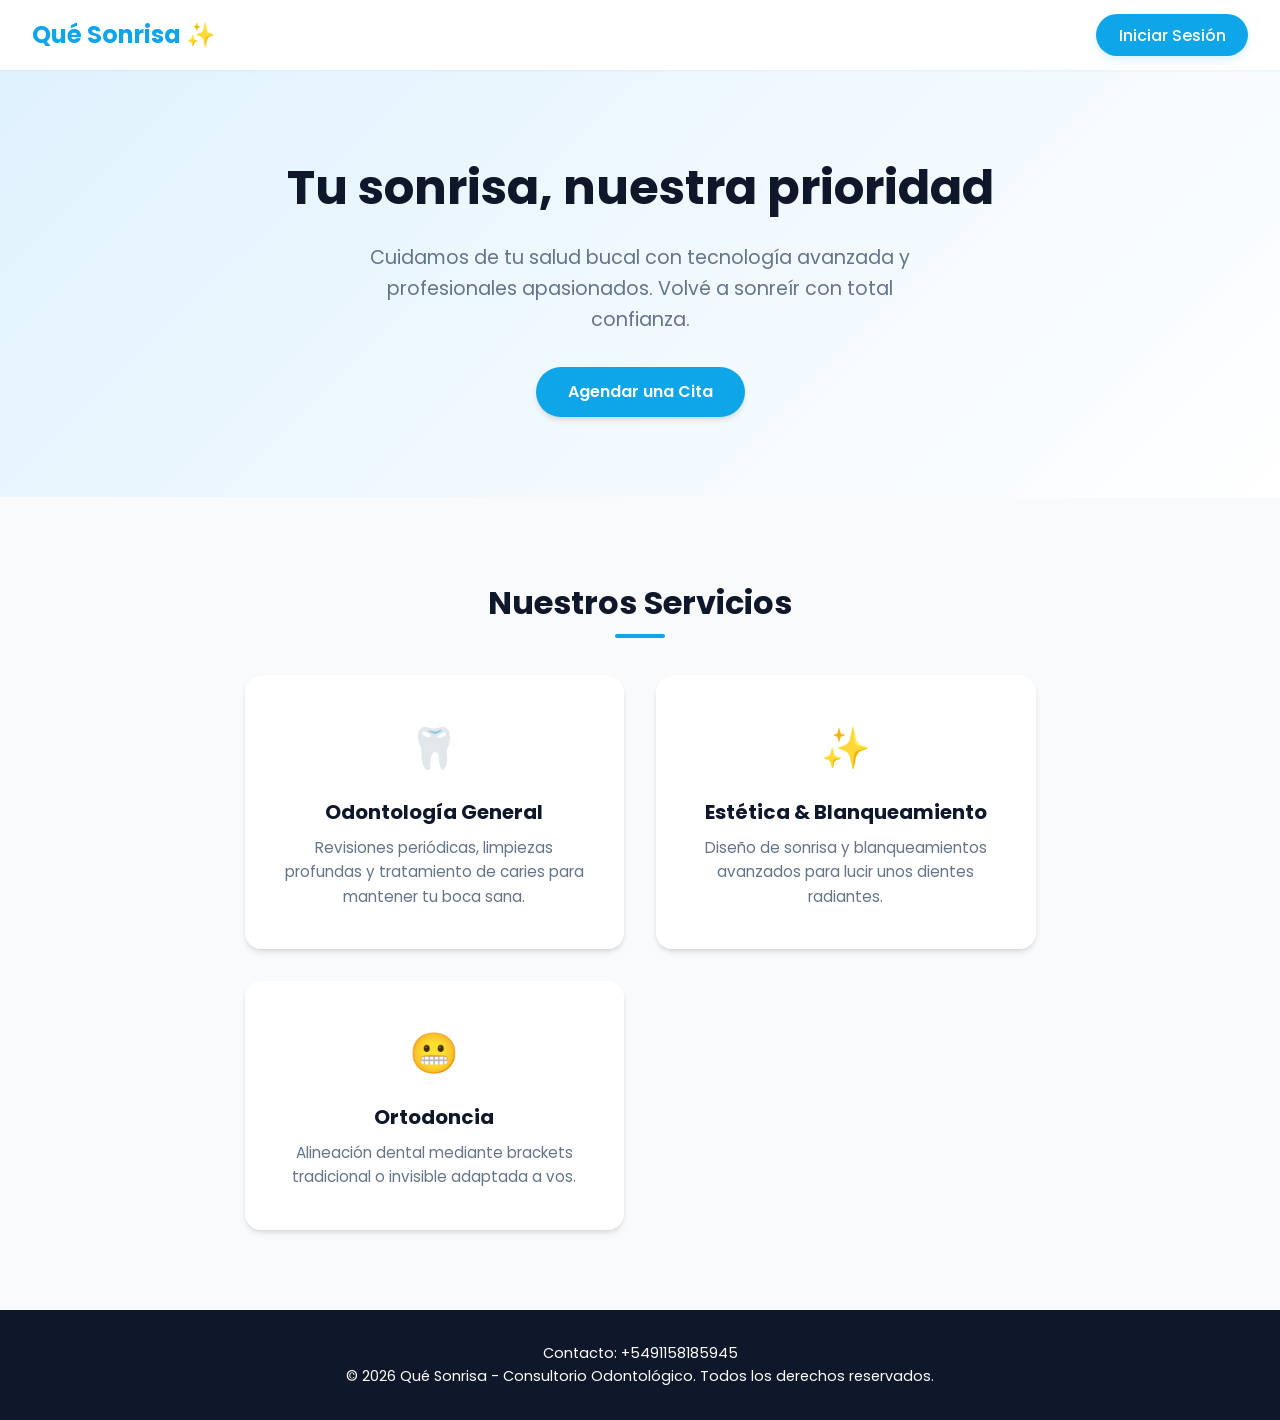
==== commit 9cb0afcb: "ahorasi" ====
--- a/index.html
+++ b/index.html
@@ -6,6 +6,7 @@
     <title>Qué Sonrisa - Consultorio Odontológico</title>
     <link href="https://fonts.googleapis.com/css2?family=Poppins:wght@300;400;500;600;700&display=swap" rel="stylesheet">
     <link rel="stylesheet" href="estilos.css">
+    <link rel="shortcut icon" href="pngtree-cartoon-tooth-with-a-smile-sticker-design-png-image_19221523.png" type="image/x-icon">
 </head>
 <body>
 
@@ -45,6 +46,7 @@
     </section>
 
     <footer>
+        <p>Contacto: +5491158185945</p>
         <p>&copy; 2026 Qué Sonrisa - Consultorio Odontológico. Todos los derechos reservados.</p>
     </footer>
 
